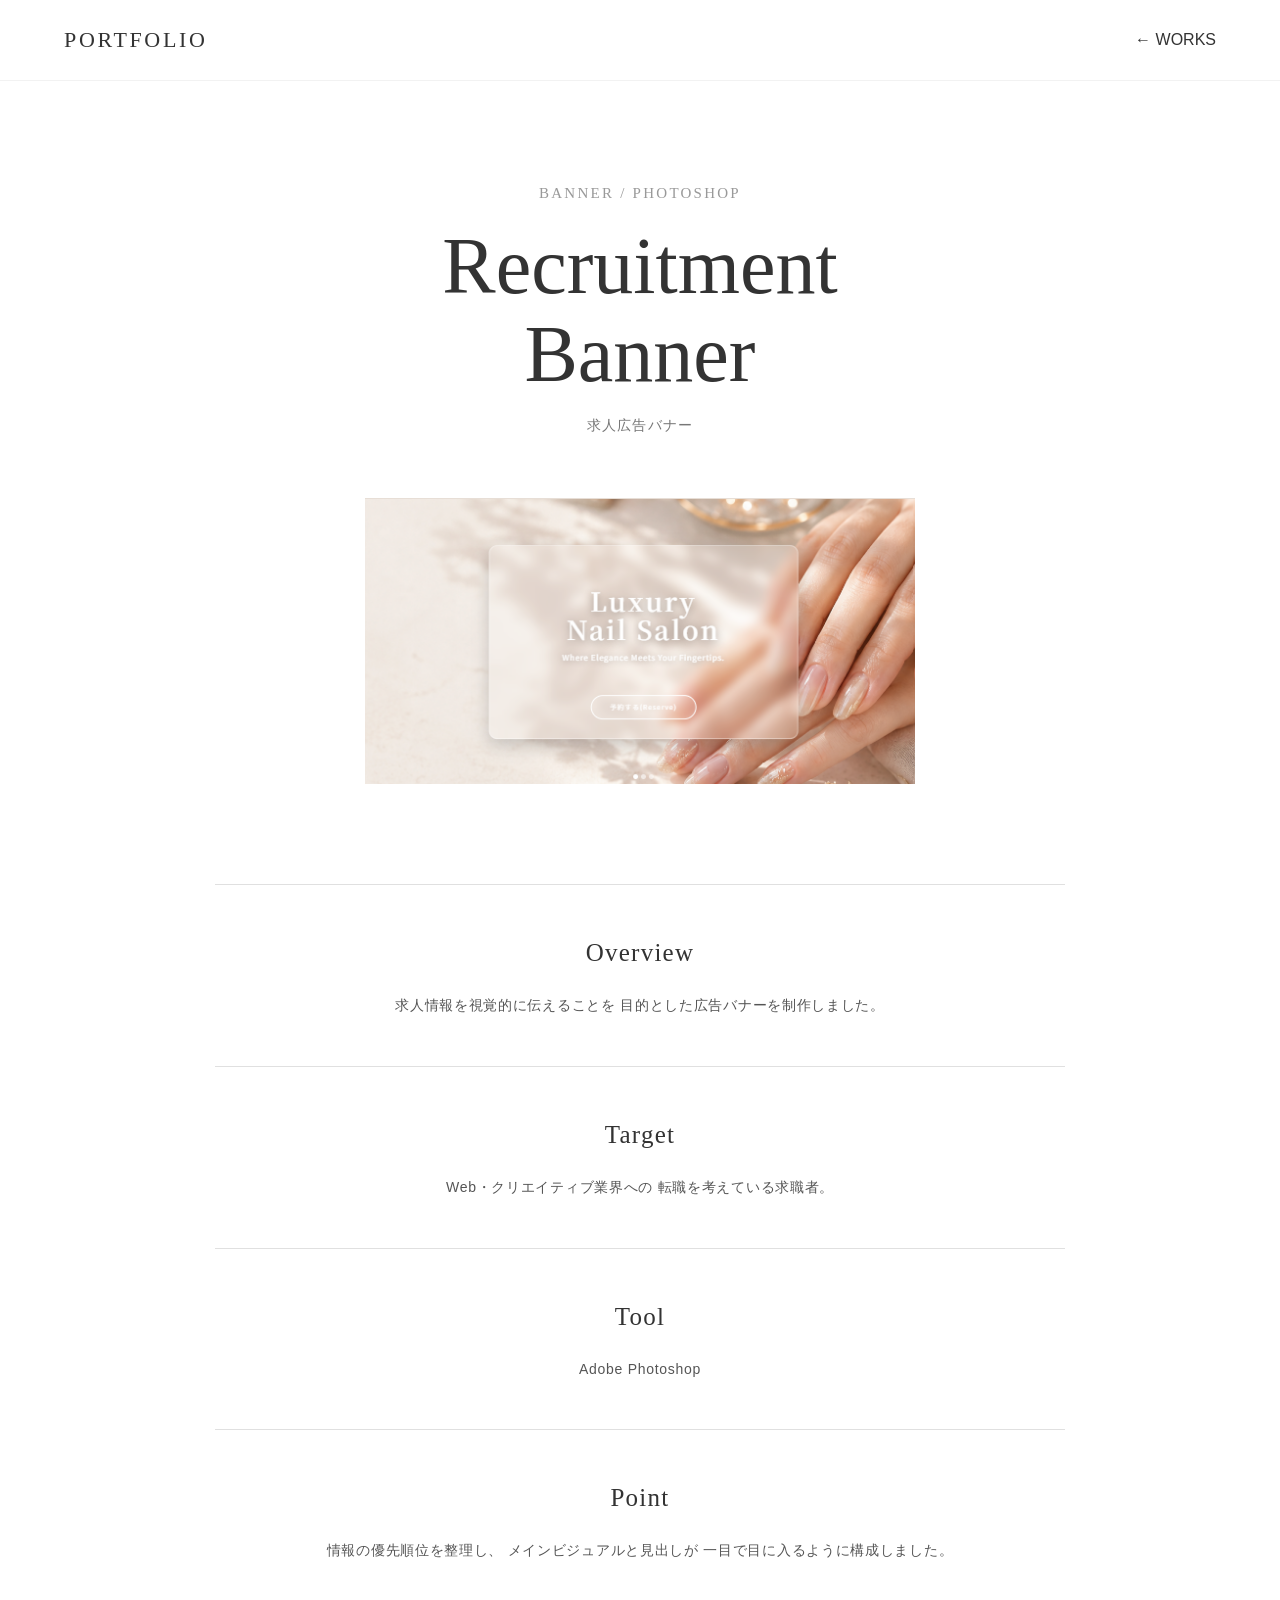
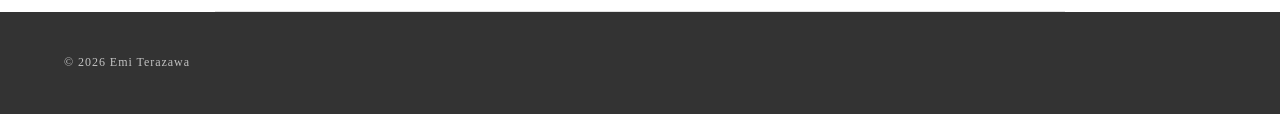
==== works/nail-banner.html @ 909092c9 "first commit" ====
<!DOCTYPE html>
<html lang="ja">

<head>

    <meta charset="UTF-8">

    <meta name="viewport"
        content="width=device-width, initial-scale=1.0">

    <title>Recruitment Banner | Portfolio</title>

    <link rel="stylesheet"
        href="../css/style.css">

    <link rel="stylesheet"
        href="../css/work-detail.css">

</head>


<body>


<header class="header">

    <div class="header-inner">

        <a href="../index.html"
            class="logo">

            PORTFOLIO

        </a>


        <a href="../index.html#works"
            class="back-link">

            ← WORKS

        </a>

    </div>

</header>



<main class="work-detail">


    <div class="work-detail-heading">

        <span>
            BANNER / PHOTOSHOP
        </span>

        <h1>
            Recruitment<br>
            Banner
        </h1>

        <p>
            求人広告バナー
        </p>

    </div>



    <div class="work-detail-main">

        <img
            src="../images/ネイルサロン画像.png"
            alt="求人広告バナー">

    </div>



    <div class="work-detail-info">


        <div>

            <h2>
                Overview
            </h2>

            <p>
                求人情報を視覚的に伝えることを
                目的とした広告バナーを制作しました。
            </p>

        </div>


        <div>

            <h2>
                Target
            </h2>

            <p>
                Web・クリエイティブ業界への
                転職を考えている求職者。
            </p>

        </div>


        <div>

            <h2>
                Tool
            </h2>

            <p>
                Adobe Photoshop
            </p>

        </div>


        <div>

            <h2>
                Point
            </h2>

            <p>
                情報の優先順位を整理し、
                メインビジュアルと見出しが
                一目で目に入るように構成しました。
            </p>

        </div>

    </div>


</main>



<footer class="footer">

    <div class="footer-inner">

        <p>
            © 2026 Emi Terazawa
        </p>

    </div>

</footer>


</body>

</html>
---- css/style.css ----
/* ==================================================
   Portfolio
   style.css
================================================== */


/* ==================================================
   Reset
================================================== */

* {
    box-sizing: border-box;
}

html {
    scroll-behavior: smooth;
}

body {
    margin: 0;

    font-family:
        "Noto Sans JP",
        sans-serif;

    font-weight: 300;
    line-height: 1.8;

    color: #333;
    background-color: #fff;
}

img {
    display: block;
    max-width: 100%;
    height: auto;
}

a {
    color: inherit;
    text-decoration: none;
}

button {
    font: inherit;
}


/* ==================================================
   Header
================================================== */

.header {
    position: fixed;

    top: 0;
    left: 0;

    z-index: 1000;

    width: 100%;

    background: rgba(255, 255, 255, 0.96);

    border-bottom:
        1px solid rgba(0, 0, 0, 0.05);
}

.header-inner {
    display: flex;

    align-items: center;
    justify-content: space-between;

    width: min(90%, 1200px);
    height: 80px;

    margin: 0 auto;
}

.logo {
    display: block;

    font-family:
        "Cormorant Garamond",
        serif;

    font-size: 22px;
    font-weight: 500;

    letter-spacing: 0.12em;
}


/* Navigation */

.nav {
    display: flex;

    align-items: center;

    gap: 40px;
}

.nav a {
    display: block;

    font-family:
        "Cormorant Garamond",
        serif;

    font-size: 15px;

    letter-spacing: 0.1em;

    transition:
        opacity 0.3s ease;
}

.nav a:hover {
    opacity: 0.5;
}


/* ==================================================
   Hero
================================================== */

.hero {
    position: relative;

    min-height: 100vh;

    padding-top: 80px;

    display: flex;

    align-items: center;
}

.hero-inner {
    width: min(90%, 1200px);

    margin: 0 auto;
}

.hero-label {
    margin: 0 0 20px;

    font-family:
        "Cormorant Garamond",
        serif;

    font-size: 18px;

    letter-spacing: 0.2em;

    color: #999;
}

.hero h1 {
    margin: 0;

    font-family:
        "Cormorant Garamond",
        serif;

    font-size: clamp(60px, 9vw, 130px);

    font-weight: 400;

    line-height: 0.95;

    letter-spacing: 0.02em;
}

.hero h1 span {
    color: #777;
}

.hero-description {
    margin: 35px 0;

    font-size: 15px;

    line-height: 2;

    letter-spacing: 0.08em;
}

.hero-decoration {
    position: absolute;

    right: 5%;
    bottom: 8%;

    font-family:
        "Cormorant Garamond",
        serif;

    font-size: 14px;

    letter-spacing: 0.15em;

    color: #aaa;
}


/* ==================================================
   Common Section
================================================== */

.section {
    padding: 120px 0;
}

.section-heading {
    width: min(90%, 1100px);

    margin: 0 auto 60px;
}

.section-number {
    display: block;

    margin-bottom: 5px;

    font-family:
        "Cormorant Garamond",
        serif;

    font-size: 15px;

    letter-spacing: 0.15em;

    color: #999;
}

.section-heading h2 {
    margin: 0;

    font-family:
        "Cormorant Garamond",
        serif;

    font-size: 40px;

    font-weight: 500;

    line-height: 1.2;

    letter-spacing: 0.05em;
}

.section-heading p {
    margin: 8px 0 0;

    font-size: 13px;

    letter-spacing: 0.08em;

    color: #888;
}


/* ==================================================
   About
================================================== */

.about {
    background-color: #f8f5f2;
}

.about-content {
    display: grid;

    grid-template-columns:
        0.8fr 1.2fr;

    gap: 80px;

    align-items: center;

    width: min(90%, 1100px);

    margin: 0 auto;
}

.about-image {
    overflow: hidden;
}

.about-image img {
    width: 100%;

    aspect-ratio: 4 / 5;

    object-fit: cover;
}

.about-text {
    max-width: 650px;
}

.about-label {
    margin: 0 0 10px;

    font-family:
        "Cormorant Garamond",
        serif;

    font-size: 14px;

    letter-spacing: 0.15em;

    color: #999;
}

.about-text h3 {
    margin: 0 0 25px;

    font-family:
        "Cormorant Garamond",
        serif;

    font-size: 32px;

    font-weight: 500;
}

.about-text p {
    margin: 0 0 20px;

    font-size: 14px;

    line-height: 2.2;

    letter-spacing: 0.06em;
}


/* ==================================================
   Works
================================================== */

.works {
    background-color: #fff;
}

.work-filter {
    display: flex;

    flex-wrap: wrap;

    gap: 10px;

    width: min(90%, 1100px);

    margin: 0 auto 50px;
}

.filter-button {
    padding: 10px 22px;

    border: 1px solid #333;

    background-color: transparent;

    font-size: 12px;

    letter-spacing: 0.08em;

    cursor: pointer;

    transition:
        background-color 0.3s ease,
        color 0.3s ease;
}

.filter-button:hover,
.filter-button.active {
    background-color: #333;

    color: #fff;
}


/* Works Grid */

.works-grid {
    display: grid;

    grid-template-columns:
        repeat(2, 1fr);

    gap: 60px 35px;

    width: min(90%, 1100px);

    margin: 0 auto;
}

.work-card {
    display: block;

    min-width: 0;

    transition:
        transform 0.3s ease;
}

.work-card:hover {
    transform: translateY(-5px);
}

.work-card.hide {
    display: none;
}


/* Work Image */

.work-image {
    overflow: hidden;

    width: 100%;

    margin-bottom: 20px;

    background-color: #f5f5f5;

    aspect-ratio: 16 / 10;
}

.work-image img {
    width: 100%;
    height: 100%;

    object-fit: center;

    transition:
        transform 0.5s ease;
}

.work-card:hover .work-image img {
    transform: scale(1.03);
}


/* Work Information */

.work-info span {
    display: block;

    margin-bottom: 8px;

    font-family:
        "Cormorant Garamond",
        serif;

    font-size: 14px;

    letter-spacing: 0.12em;

    color: #999;
}

.work-info h3 {
    margin: 0 0 5px;

    font-size: 20px;

    font-weight: 500;
}

.work-info p {
    margin: 0;

    font-size: 13px;

    color: #777;
}


/* ==================================================
   Video Thumbnail
================================================== */

.video-thumbnail {
    position: relative;

    display: flex;

    align-items: center;
    justify-content: center;

    width: 100%;

    aspect-ratio: 16 / 10;

    margin-bottom: 20px;

    background-color: #333;

    color: #fff;

    overflow: hidden;
}

.video-thumbnail > span {
    font-family:
        "Cormorant Garamond",
        serif;

    font-size: 35px;

    letter-spacing: 0.12em;
}

.play-button {
    position: absolute;

    top: 50%;
    left: 50%;

    transform: translate(-50%, -50%);

    display: flex;

    align-items: center;
    justify-content: center;

    width: 55px;
    height: 55px;

    border: 1px solid rgba(255, 255, 255, 0.7);

    border-radius: 50%;

    font-size: 18px;
}


/* ==================================================
   Video / SNS
================================================== */

.video-intro {
    padding: 120px 0;

    background-color: #f8f5f2;
}

.video-intro-inner {
    display: grid;

    grid-template-columns:
        1fr 1fr;

    gap: 80px;

    align-items: center;

    width: min(90%, 1100px);

    margin: 0 auto;
}

.video-intro-text {
    text-align: left;
}

.video-intro h2 {
    margin: 0 0 20px;

    font-family:
        "Cormorant Garamond",
        serif;

    font-size: 55px;

    font-weight: 400;

    line-height: 0.95;
}

.video-intro p {
    max-width: 550px;

    margin: 0 0 35px;

    font-size: 14px;

    line-height: 2;
}

.video-intro-visual {
    display: flex;

    align-items: center;
    justify-content: center;
}

.video-frame {
    display: flex;

    flex-direction: column;

    justify-content: center;

    width: 100%;

    min-height: 360px;

    padding: 50px;

    background-color: #333;

    color: #fff;
}

.video-frame span {
    margin-bottom: 20px;

    font-family:
        "Cormorant Garamond",
        serif;

    font-size: 14px;

    letter-spacing: 0.15em;
}

.video-frame strong {
    font-family:
        "Cormorant Garamond",
        serif;

    font-size: 60px;

    font-weight: 400;

    line-height: 0.9;
}

.video-frame small {
    margin-top: 30px;

    font-size: 10px;

    letter-spacing: 0.15em;
}


/* ==================================================
   Skills
================================================== */

.skills {
    background-color: #fff;
}

.skills-list {
    display: grid;

    grid-template-columns:
        repeat(3, 1fr);

    gap: 1px;

    width: min(90%, 1100px);

    margin: 0 auto;

    background-color: #ddd;

    border: 1px solid #ddd;
}

.skill {
    min-width: 0;

    padding: 35px 30px;

    background-color: #fff;
}

.skill > span {
    display: block;

    margin-bottom: 10px;

    font-family:
        "Cormorant Garamond",
        serif;

    font-size: 14px;

    letter-spacing: 0.12em;

    color: #999;
}

.skill h3 {
    margin: 0;

    font-size: 17px;

    font-weight: 500;
}

.skill p {
    margin: 10px 0 0;

    font-size: 13px;

    line-height: 1.8;

    color: #777;
}


/* ==================================================
   Contact
================================================== */

.contact {
    padding: 120px 0;

    background-color: #f8f5f2;

    text-align: center;
}

.contact-inner {
    width: min(90%, 900px);

    margin: 0 auto;
}

.contact h2 {
    margin: 0 0 20px;

    font-family:
        "Cormorant Garamond",
        serif;

    font-size: 50px;

    font-weight: 400;

    line-height: 0.95;
}

.contact p {
    margin: 0 0 35px;

    font-size: 14px;
}


/* ==================================================
   Button
================================================== */

.button {
    display: inline-flex;

    align-items: center;
    justify-content: center;

    min-width: 200px;
    min-height: 55px;

    padding: 15px 30px;

    border: 1px solid #333;

    background-color: #333;

    color: #fff;

    font-size: 12px;

    letter-spacing: 0.1em;

    transition:
        background-color 0.3s ease,
        color 0.3s ease;
}

.button:hover {
    background-color: transparent;

    color: #333;
}

.button-outline {
    background-color: transparent;

    color: #333;
}

.button-outline:hover {
    background-color: #333;

    color: #fff;
}

.button-light {
    border-color: #333;

    background-color: #333;

    color: #fff;
}

.button-light:hover {
    background-color: transparent;

    color: #333;
}


/* ==================================================
   Footer
================================================== */

.footer {
    padding: 40px 0;

    background-color: #333;

    color: #fff;
}

.footer-inner {
    display: flex;

    align-items: center;
    justify-content: space-between;

    width: min(90%, 1200px);

    margin: 0 auto;
}

.footer-inner p {
    margin: 0;

    font-family:
        "Cormorant Garamond",
        serif;

    font-size: 12px;

    letter-spacing: 0.08em;

    opacity: 0.7;
}

.footer-links {
    display: flex;

    gap: 30px;
}

.footer-links a {
    font-family:
        "Cormorant Garamond",
        serif;

    font-size: 13px;

    letter-spacing: 0.1em;

    transition:
        opacity 0.3s ease;
}

.footer-links a:hover {
    opacity: 0.5;
}


/* ==================================================
   Animation
================================================== */

.fade-up {
    opacity: 1;

    transform: translateY(0);
}


/* ==================================================
   Tablet
================================================== */

@media screen and (max-width: 899px) {

    /* Header */

    .header-inner {
        height: 70px;
    }


    /* Hero */

    .hero {
        padding-top: 70px;

        min-height: 80vh;
    }


    /* About */

    .about-content {
        grid-template-columns: 1fr;

        gap: 50px;
    }

    .about-image {
        max-width: 600px;

        margin: 0 auto;
    }


    /* Works */

    .works-grid {
        gap: 45px 25px;
    }


    /* Video */

    .video-intro-inner {
        grid-template-columns: 1fr;

        gap: 50px;
    }

    .video-intro-text {
        text-align: center;
    }

    .video-intro p {
        margin-right: auto;
        margin-left: auto;
    }

    .video-frame {
        max-width: 650px;

        margin: 0 auto;
    }


    /* Skills */

    .skills-list {
        grid-template-columns:
            repeat(2, 1fr);
    }


    /* Footer */

    .footer-inner {
        flex-direction: column;

        gap: 20px;

        text-align: center;
    }

}


/* ==================================================
   Mobile
================================================== */

@media screen and (max-width: 767px) {

    /* Header */

    .header-inner {
        width: 88%;
    }


    /* Hero */

    .hero-inner {
        width: 88%;
    }

    .hero h1 {
        font-size: 58px;
    }

    .hero-description {
        font-size: 13px;
    }


    /* Section */

    .section {
        padding: 80px 0;
    }

    .section-heading {
        width: 88%;

        margin-bottom: 40px;
    }

    .section-heading h2 {
        font-size: 32px;
    }


    /* About */

    .about-content {
        width: 88%;
    }

    .about-text h3 {
        font-size: 27px;
    }


    /* Works */

    .work-filter {
        width: 88%;

        gap: 8px;
    }

    .filter-button {
        padding: 8px 15px;

        font-size: 11px;
    }

    .works-grid {
        grid-template-columns: 1fr;

        width: 88%;

        gap: 50px;
    }


    /* Video */

    .video-intro {
        padding: 80px 0;
    }

    .video-intro-inner {
        width: 88%;
    }

    .video-intro h2 {
        font-size: 36px;
    }

    .video-frame {
        min-height: 280px;

        padding: 35px;
    }

    .video-frame strong {
        font-size: 45px;
    }


    /* Skills */

    .skills-list {
        grid-template-columns: 1fr;

        width: 88%;
    }


    /* Contact */

    .contact {
        padding: 80px 0;
    }

    .contact h2 {
        font-size: 40px;
    }


    /* Footer */

    .footer {
        padding: 35px 0;
    }

    .footer-inner {
        width: 88%;
    }

    .footer-links {
        gap: 20px;
    }

}

.flyer-image {
    aspect-ratio: 4 / 5;
}

.flyer-image img {
    width: 100%;
    height: 100%;
    object-fit: contain;
}
---- css/work-detail.css ----
/*==================================================
   Work Detail
   Common
================================================== */


/* ==================================================
   Common Header
================================================== */

.work-detail .header {
    position: fixed;
    top: 0;
    left: 0;
    z-index: 1000;

    width: 100%;

    background: rgba(255, 255, 255, 0.96);

    border-bottom: 1px solid rgba(0, 0, 0, 0.05);
}

.work-detail .header-inner {
    display: flex;
    align-items: center;
    justify-content: space-between;

    width: min(90%, 1200px);
    height: 80px;

    margin: 0 auto;
}

.work-detail .logo {
    margin: 0;

    font-family:
        "Cormorant Garamond",
        serif;

    font-size: 22px;
    font-weight: 500;

    letter-spacing: 0.12em;
}

.work-detail .logo a {
    color: #333;
    text-decoration: none;
}

.work-detail .nav-list {
    display: flex;

    align-items: center;

    gap: 40px;

    margin: 0;
    padding: 0;

    list-style: none;
}

.work-detail .nav-list li {
    margin: 0;
    padding: 0;

    list-style: none;
}

.work-detail .nav-list a {
    font-family:
        "Cormorant Garamond",
        serif;

    font-size: 15px;

    letter-spacing: 0.1em;
}

.work-detail .hamburger {
    display: none;
}


/* ==================================================
   Detail Header
================================================== */

.work-detail-header {
    padding-top: 160px;
    padding-bottom: 80px;

    text-align: center;

    background: #f8f5f2;
}

.work-detail-header-inner {
    width: min(90%, 1100px);
    margin: 0 auto;
}

.work-detail-category {
    margin: 0 0 15px;

    font-family:
        "Cormorant Garamond",
        serif;

    font-size: 17px;

    letter-spacing: 0.15em;

    color: #c8a96a;
}

.work-detail-title {
    margin: 0 0 15px;

    font-family:
        "Cormorant Garamond",
        serif;

    font-size: clamp(45px, 7vw, 80px);

    font-weight: 500;

    line-height: 1.1;

    color: #4e403b;
}

.work-detail-subtitle {
    margin: 0;

    font-size: 13px;

    letter-spacing: 0.1em;

    color: #777;
}


/* ==================================================
   Main Visual
================================================== */

.mainVisual {
    padding: 80px 0 100px;

    background: #fff;
}

.mainVisual img {
    display: block;

    width: 100%;
    max-width: 850px;

    height: auto;

    margin: 0 auto;

    object-fit: contain;
}


/* ==================================================
   Work Information
================================================== */

.work-info {
    width: min(90%, 850px);

    margin: 0 auto;
}

.work-info-item {
    padding: 55px 0;

    border-top:
        1px solid rgba(78, 64, 59, 0.15);
}

.work-info-item:last-child {
    border-bottom:
        1px solid rgba(78, 64, 59, 0.15);
}

.work-info-item h3 {
    margin: 0 0 20px;

    font-family:
        "Cormorant Garamond",
        serif;

    font-size: 25px;

    font-weight: 500;

    letter-spacing: 0.05em;

    color: #4e403b;
}

.work-info-item p {
    margin: 0;

    font-size: 14px;

    line-height: 2.2;

    letter-spacing: 0.05em;

    color: #555;
}


/* ==================================================
   Back to Works
================================================== */

.work-detail-back {
    padding: 80px 20px;

    text-align: center;

    background: #f8f5f2;
}

.work-detail-back a {
    display: inline-block;

    font-family:
        "Cormorant Garamond",
        serif;

    font-size: 18px;

    letter-spacing: 0.1em;

    color: #4e403b;
}


/* ==================================================
   Footer
================================================== */

.work-detail .footer {
    margin-top: 0;
}


/* ==================================================
   Lumière Nail
   Dedicated Design
================================================== */

.lumiere-detail .lumiere-work-hero {
    padding: 180px 20px 100px;

    background: #f8f5f2;

    text-align: center;
}

.lumiere-detail .lumiere-work-hero-inner {
    width: min(90%, 1100px);
    margin: 0 auto;
}

.lumiere-detail .lumiere-work-label {
    margin: 0 0 20px;

    font-family:
        "Cormorant Garamond",
        serif;

    font-size: 18px;

    letter-spacing: 0.18em;

    color: #c8a96a;
}

.lumiere-detail .lumiere-work-hero h2 {
    margin: 0 0 15px;

    font-family:
        "Cormorant Garamond",
        serif;

    font-size: clamp(48px, 7vw, 88px);

    font-weight: 500;

    line-height: 1.1;

    color: #4e403b;
}

.lumiere-detail .lumiere-work-subtitle {
    margin: 0;

    font-size: 14px;

    letter-spacing: 0.16em;

    color: #4e403b;
}


/* Lumière Common */

.lumiere-detail .lumiere-work-inner {
    width: min(90%, 1100px);

    margin: 0 auto;
}


/* Lumière Main Visual */

.lumiere-detail .lumiere-work-visual {
    padding: 80px 0 120px;

    background: #fff;
}

.lumiere-detail .lumiere-work-visual img {
    display: block;

    width: 100%;
    max-width: 1100px;

    height: auto;

    margin: 0 auto;

    box-shadow:
        0 20px 50px rgba(78, 64, 59, 0.12);
}


/* Lumière Sections */

.lumiere-detail .lumiere-work-section {
    padding: 120px 0;

    background: #fff;
}

.lumiere-detail .lumiere-work-section-bg {
    background: #f8f5f2;
}


/* Lumière Heading */

.lumiere-detail .lumiere-section-heading {
    margin-bottom: 55px;
}

.lumiere-detail .lumiere-section-heading span {
    display: block;

    margin-bottom: 10px;

    font-family:
        "Cormorant Garamond",
        serif;

    font-size: 18px;

    letter-spacing: 0.15em;

    color: #c8a96a;
}

.lumiere-detail .lumiere-section-heading h3 {
    margin: 0;

    font-size: 30px;

    font-weight: 500;

    color: #4e403b;
}


/* Lumière Text */

.lumiere-detail .lumiere-work-text {
    max-width: 780px;
}

.lumiere-detail .lumiere-work-text p {
    margin: 0 0 25px;

    font-size: 15px;

    line-height: 2.2;

    letter-spacing: 0.08em;

    color: #4e403b;
}


/* Lumière Colors */

.lumiere-detail .lumiere-color-list {
    display: grid;

    grid-template-columns:
        repeat(3, 1fr);

    gap: 25px;

    margin-bottom: 60px;
}

.lumiere-detail .lumiere-color-item {
    display: flex;
    align-items: center;

    gap: 18px;

    padding: 25px;

    background: #fff;

    border: 1px solid rgba(78, 64, 59, 0.08);
}

.lumiere-detail .lumiere-color {
    flex-shrink: 0;

    width: 60px;
    height: 60px;

    border-radius: 50%;
}

.lumiere-detail .lumiere-color-bg {
    background: #f8f5f2;

    border: 1px solid #ddd;
}

.lumiere-detail .lumiere-color-main {
    background: #4e403b;
}

.lumiere-detail .lumiere-color-accent {
    background: #c8a96a;
}

.lumiere-detail .lumiere-color-item h4 {
    margin: 0 0 5px;

    font-size: 13px;

    font-weight: 500;
}

.lumiere-detail .lumiere-color-item p {
    margin: 0;

    font-family:
        "Cormorant Garamond",
        serif;

    font-size: 17px;
}


/* Lumière Fonts */

.lumiere-detail .lumiere-font-box {
    padding-top: 45px;

    border-top:
        1px solid rgba(78, 64, 59, 0.15);
}

.lumiere-detail .lumiere-font-box h4 {
    margin: 0 0 20px;

    font-size: 14px;
}

.lumiere-detail .lumiere-font-en {
    margin: 0 0 8px;

    font-family:
        "Cormorant Garamond",
        serif;

    font-size: 28px;
}

.lumiere-detail .lumiere-font-jp {
    margin: 0;

    font-size: 18px;
}


/* Lumière Pages */

.lumiere-detail .lumiere-page-list {
    display: grid;

    grid-template-columns:
        repeat(2, 1fr);

    border-top:
        1px solid rgba(78, 64, 59, 0.15);
}

.lumiere-detail .lumiere-page-item {
    display: flex;

    gap: 25px;

    padding: 30px 20px;

    border-bottom:
        1px solid rgba(78, 64, 59, 0.15);
}

.lumiere-detail .lumiere-page-item:nth-child(odd) {
    border-right:
        1px solid rgba(78, 64, 59, 0.15);
}

.lumiere-detail .lumiere-page-item > span {
    flex-shrink: 0;

    font-family:
        "Cormorant Garamond",
        serif;

    font-size: 18px;

    color: #c8a96a;
}

.lumiere-detail .lumiere-page-item h4 {
    margin: 0 0 8px;

    font-family:
        "Cormorant Garamond",
        serif;

    font-size: 25px;

    font-weight: 500;
}

.lumiere-detail .lumiere-page-item p {
    margin: 0;

    font-size: 13px;

    line-height: 1.8;
}


/* Lumière Tools */

.lumiere-detail .lumiere-tool-list {
    display: flex;

    flex-wrap: wrap;

    gap: 15px;

    margin: 0;
    padding: 0;

    list-style: none;
}

.lumiere-detail .lumiere-tool-list li {
    padding: 12px 25px;

    border: 1px solid #4e403b;

    font-size: 13px;

    letter-spacing: 0.08em;
}


/* Lumière Button */

.lumiere-detail .lumiere-work-link {
    padding: 120px 20px;

    background: #4e403b;

    text-align: center;
}

.lumiere-detail .lumiere-work-link p {
    margin: 0 0 30px;

    font-family:
        "Cormorant Garamond",
        serif;

    font-size: 22px;

    color: #fff;
}

.lumiere-detail .lumiere-button {
    display: inline-flex;

    align-items: center;
    justify-content: center;

    min-width: 220px;
    min-height: 60px;

    padding: 15px 35px;

    border: 1px solid #c8a96a;

    color: #fff;

    letter-spacing: 0.12em;
}


/* ==================================================
   Tablet
================================================== */

@media screen and (max-width: 899px) {

    .work-detail .nav {
        display: none;
    }

    .work-detail .hamburger {
        display: block;
    }

    .mainVisual {
        padding: 60px 0 80px;
    }

    .mainVisual img {
        max-width: 90%;
    }

    .work-info {
        width: 88%;
    }

    .lumiere-detail .lumiere-color-list {
        grid-template-columns:
            repeat(2, 1fr);
    }
}


/* ==================================================
   Mobile
================================================== */

@media screen and (max-width: 767px) {

    .work-detail .header-inner {
        width: 88%;
        height: 70px;
    }

    .work-detail-header {
        padding-top: 130px;
        padding-bottom: 60px;
    }

    .work-detail-title {
        font-size: 48px;
    }

    .mainVisual {
        padding: 40px 0 60px;
    }

    .mainVisual img {
        max-width: 88%;
    }

    .work-info {
        width: 88%;
    }

    .work-info-item {
        padding: 40px 0;
    }

    .work-info-item h3 {
        font-size: 22px;
    }

    .work-info-item p {
        font-size: 13px;
    }


    /* Lumière */

    .lumiere-detail .lumiere-work-hero {
        padding: 120px 20px 60px;
    }

    .lumiere-detail .lumiere-work-hero h2 {
        font-size: 48px;
    }

    .lumiere-detail .lumiere-work-visual {
        padding: 40px 0 60px;
    }

    .lumiere-detail .lumiere-work-section {
        padding: 70px 0;
    }

    .lumiere-detail .lumiere-work-inner {
        width: 88%;
    }

    .lumiere-detail .lumiere-color-list {
        grid-template-columns: 1fr;
    }

    .lumiere-detail .lumiere-page-list {
        grid-template-columns: 1fr;
    }

    .lumiere-detail .lumiere-page-item:nth-child(odd) {
        border-right: none;
    }

}

/* ==================================================
   Work Detail - Current HTML
================================================== */

.work-detail {
    padding-top: 80px;
}

/* タイトル */
.work-detail-heading {
    width: min(90%, 850px);

    margin: 0 auto;
    padding: 100px 0 60px;

    text-align: center;
}

.work-detail-heading span {
    display: block;

    margin-bottom: 15px;

    font-family:
        "Cormorant Garamond",
        serif;

    font-size: 15px;

    letter-spacing: 0.15em;

    color: #999;
}

.work-detail-heading h1 {
    margin: 0 0 15px;

    font-family:
        "Cormorant Garamond",
        serif;

    font-size: clamp(45px, 7vw, 80px);

    font-weight: 500;

    line-height: 1.1;

    text-align: center;
}

.work-detail-heading p {
    margin: 0;

    font-size: 14px;

    letter-spacing: 0.08em;

    text-align: center;

    color: #777;
}


/* メイン画像 */
.work-detail-main {
    display: flex;

    justify-content: center;

    width: min(90%, 1000px);

    margin: 0 auto 100px;
}

.work-detail-main img {
    display: block;

    width: 100%;
    max-width: 550px;

    height: auto;

    margin: 0 auto;
}


/* Overview / Target / Tool / Point */
.work-detail-info {
    width: min(90%, 850px);

    margin: 0 auto;
}

.work-detail-info > div {
    padding: 45px 0;

    text-align: center;

    border-top:
        1px solid rgba(0, 0, 0, 0.12);
}

.work-detail-info > div:last-child {
    border-bottom:
        1px solid rgba(0, 0, 0, 0.12);
}

.work-detail-info h2 {
    margin: 0 0 15px;

    font-family:
        "Cormorant Garamond",
        serif;

    font-size: 25px;

    font-weight: 500;

    letter-spacing: 0.05em;
}

.work-detail-info p {
    max-width: 650px;

    margin: 0 auto;

    font-size: 14px;

    line-height: 2.2;

    letter-spacing: 0.05em;

    color: #555;
}

/*==================================================
   Lumière Detail - Center Alignment
================================================== */

/* セクション全体 */
.lumiere-detail .lumiere-work-inner {
    text-align: center;
}


/* セクション見出し */
.lumiere-detail .lumiere-section-heading {
    text-align: center;
}


/* 説明文 */
.lumiere-detail .lumiere-work-text {
    max-width: 780px;
    margin: 0 auto;
}

.lumiere-detail .lumiere-work-text p {
    text-align: center;
}


/* カラーパレット */
.lumiere-detail .lumiere-color-list {
    justify-items: center;
}

.lumiere-detail .lumiere-color-item {
    justify-content: center;
    text-align: center;
}


/* Typography */
.lumiere-detail .lumiere-font-box {
    text-align: center;
}

.lumiere-detail .lumiere-font-en,
.lumiere-detail .lumiere-font-jp {
    text-align: center;
}


/* 制作ページ */
.lumiere-detail .lumiere-page-list {
    text-align: center;
}

.lumiere-detail .lumiere-page-item {
    justify-content: center;
    text-align: center;
}

.lumiere-detail .lumiere-page-item > span {
    display: block;
}


/* 使用技術 */
.lumiere-detail .lumiere-tool-list {
    justify-content: center;
}


/* 実際に制作したWebサイト */
.lumiere-detail .lumiere-work-link {
    text-align: center;
}

/*==================================================
   Mobile Navigation
================================================== */

.mobile-nav {
    display: none;
}

/*==================================================
    Lumière Header
 ================================================== */

.lumiere-detail .header {
    position: fixed;
    top: 0;
    left: 0;
    z-index: 1000;
    width: 100%;
    background: rgba(255, 255, 255, 0.96);
    border-bottom: 1px solid rgba(0, 0, 0, 0.05);
}

.lumiere-detail .header-inner {
    display: flex;
    align-items: center;
    justify-content: space-between;
    width: min(90%, 1200px);
    height: 80px;
    margin: 0 auto;
}

.lumiere-detail .logo {
    margin: 0;
}

.lumiere-detail .nav {
    display: block;
    margin-left: auto;
}

.lumiere-detail .nav-list {
    display: flex;
    align-items: center;
    gap: 40px;
    margin: 0;
    padding: 0;
    list-style: none;
}

.lumiere-detail .nav-list li {
    margin: 0;
    padding: 0;
    list-style: none;
}

.lumiere-detail .nav-list a {
    font-family: "Cormorant Garamond", serif;
    font-size: 15px;
    letter-spacing: 0.1em;
    color: #333;
    text-decoration: none;
}

.lumiere-detail .hamburger {
    display: none;
}

.mobile-nav {
    display: none;
}

/* ==================================================
   Video Detail
================================================== */
/* 動画メイン */
.video-main {
    width: min(90%, 1000px);
    margin: 0 auto 100px;
}
.video-main video {
    display: block;
    width: 100%;
    max-width: 900px;
    height: auto;
    margin: 0 auto;
    background: #000;
    box-shadow:
        0 20px 50px rgba(0, 0, 0, 0.08);
}
/* TikTok Section */
.video-tiktok {
    margin-top: 100px;
    padding: 100px 20px;
    text-align: center;
    background: #f8f5f2;
}
.video-tiktok > span {
    display: block;
    margin-bottom: 15px;
    font-family:
        "Cormorant Garamond",
        serif;
    font-size: 15px;
    letter-spacing: 0.18em;
    color: #c8a96a;
}
.video-tiktok h2 {
    margin: 0 0 20px;
    font-family:
        "Cormorant Garamond",
        serif;
    font-size: 40px;
    font-weight: 500;
    color: #4e403b;
}
.video-tiktok p {
    margin: 0 auto 35px;
    max-width: 600px;
    font-size: 14px;
    line-height: 2;
    letter-spacing: 0.05em;
    color: #555;
}
.video-tiktok a {
    display: inline-flex;
    align-items: center;
    justify-content: center;
    gap: 15px;
    min-width: 220px;
    padding: 17px 30px;
    border: 1px solid #4e403b;
    font-family:
        "Cormorant Garamond",
        serif;
    font-size: 16px;
    letter-spacing: 0.12em;
    color: #4e403b;
    text-decoration: none;
    transition:
        background-color 0.3s ease,
        color 0.3s ease;
}
.video-tiktok a span {
    font-size: 18px;
}
.video-tiktok a:hover {
    background: #4e403b;
    color: #fff;
}
/* ==================================================
   Video Mobile
================================================== */
@media screen and (max-width: 767px) {
    .video-main {
        width: 88%;
        margin-bottom: 60px;
    }
    .video-main video {
        width: 100%;
    }
    .video-tiktok {
        margin-top: 60px;
        padding: 70px 20px;
    }
    .video-tiktok h2 {
        font-size: 34px;
    }
    .video-tiktok p {
        font-size: 13px;
    }
    .video-tiktok a {
        min-width: 200px;
        padding: 15px 25px;
    }
}
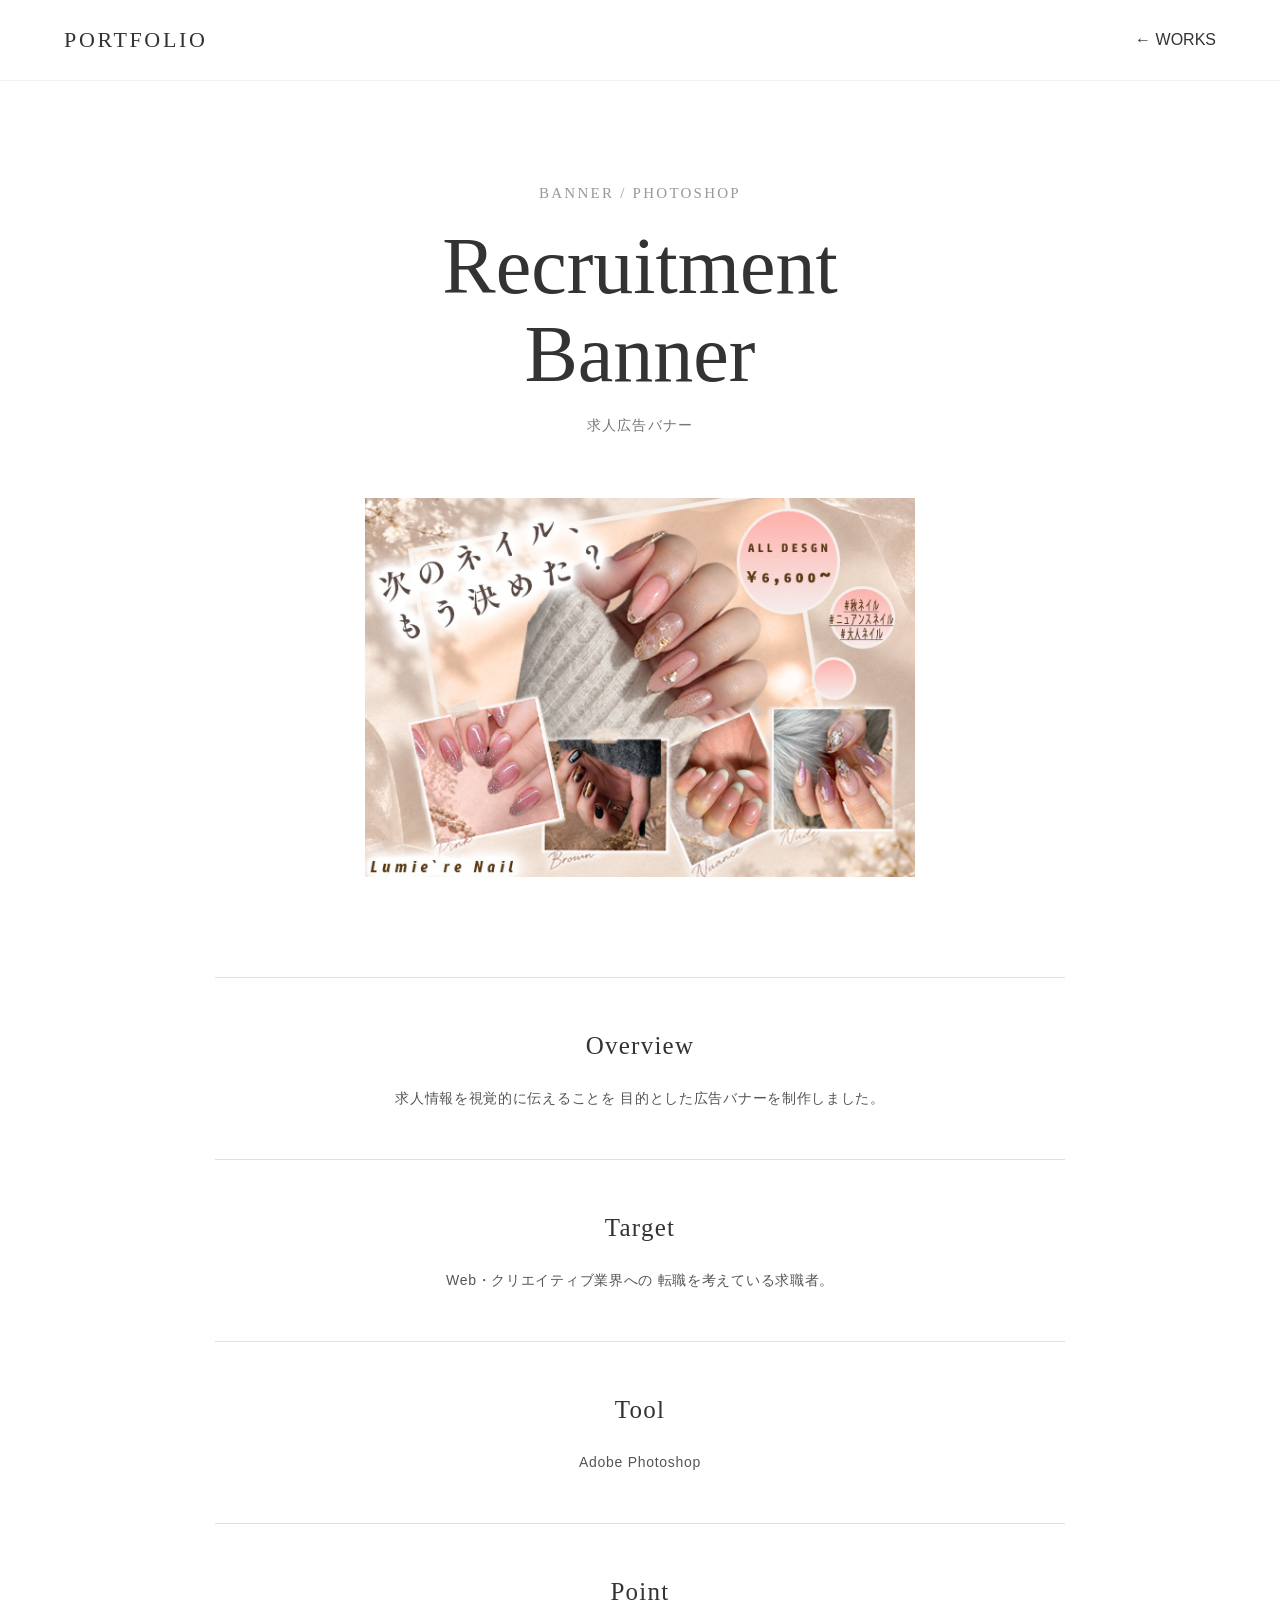
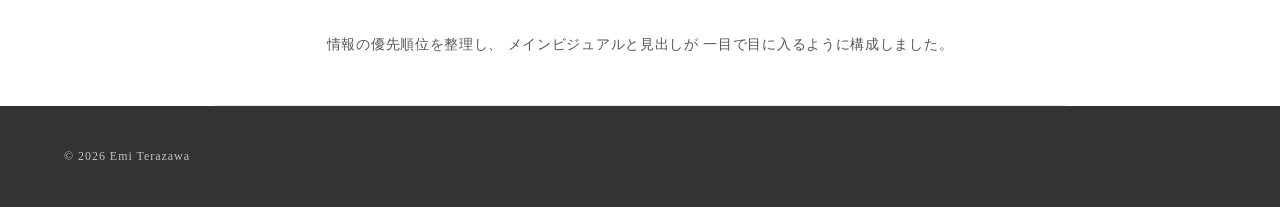
==== commit 7c80dcbb: "Update nail-banner.html" ====
--- a/works/nail-banner.html
+++ b/works/nail-banner.html
@@ -72,7 +72,7 @@
     <div class="work-detail-main">
 
         <img
-            src="../images/ネイルサロン画像.png"
+            src="../images/ネイルサロン 1.jpg"
             alt="求人広告バナー">
 
     </div>
@@ -159,4 +159,4 @@
 
 </body>
 
-</html>+</html>
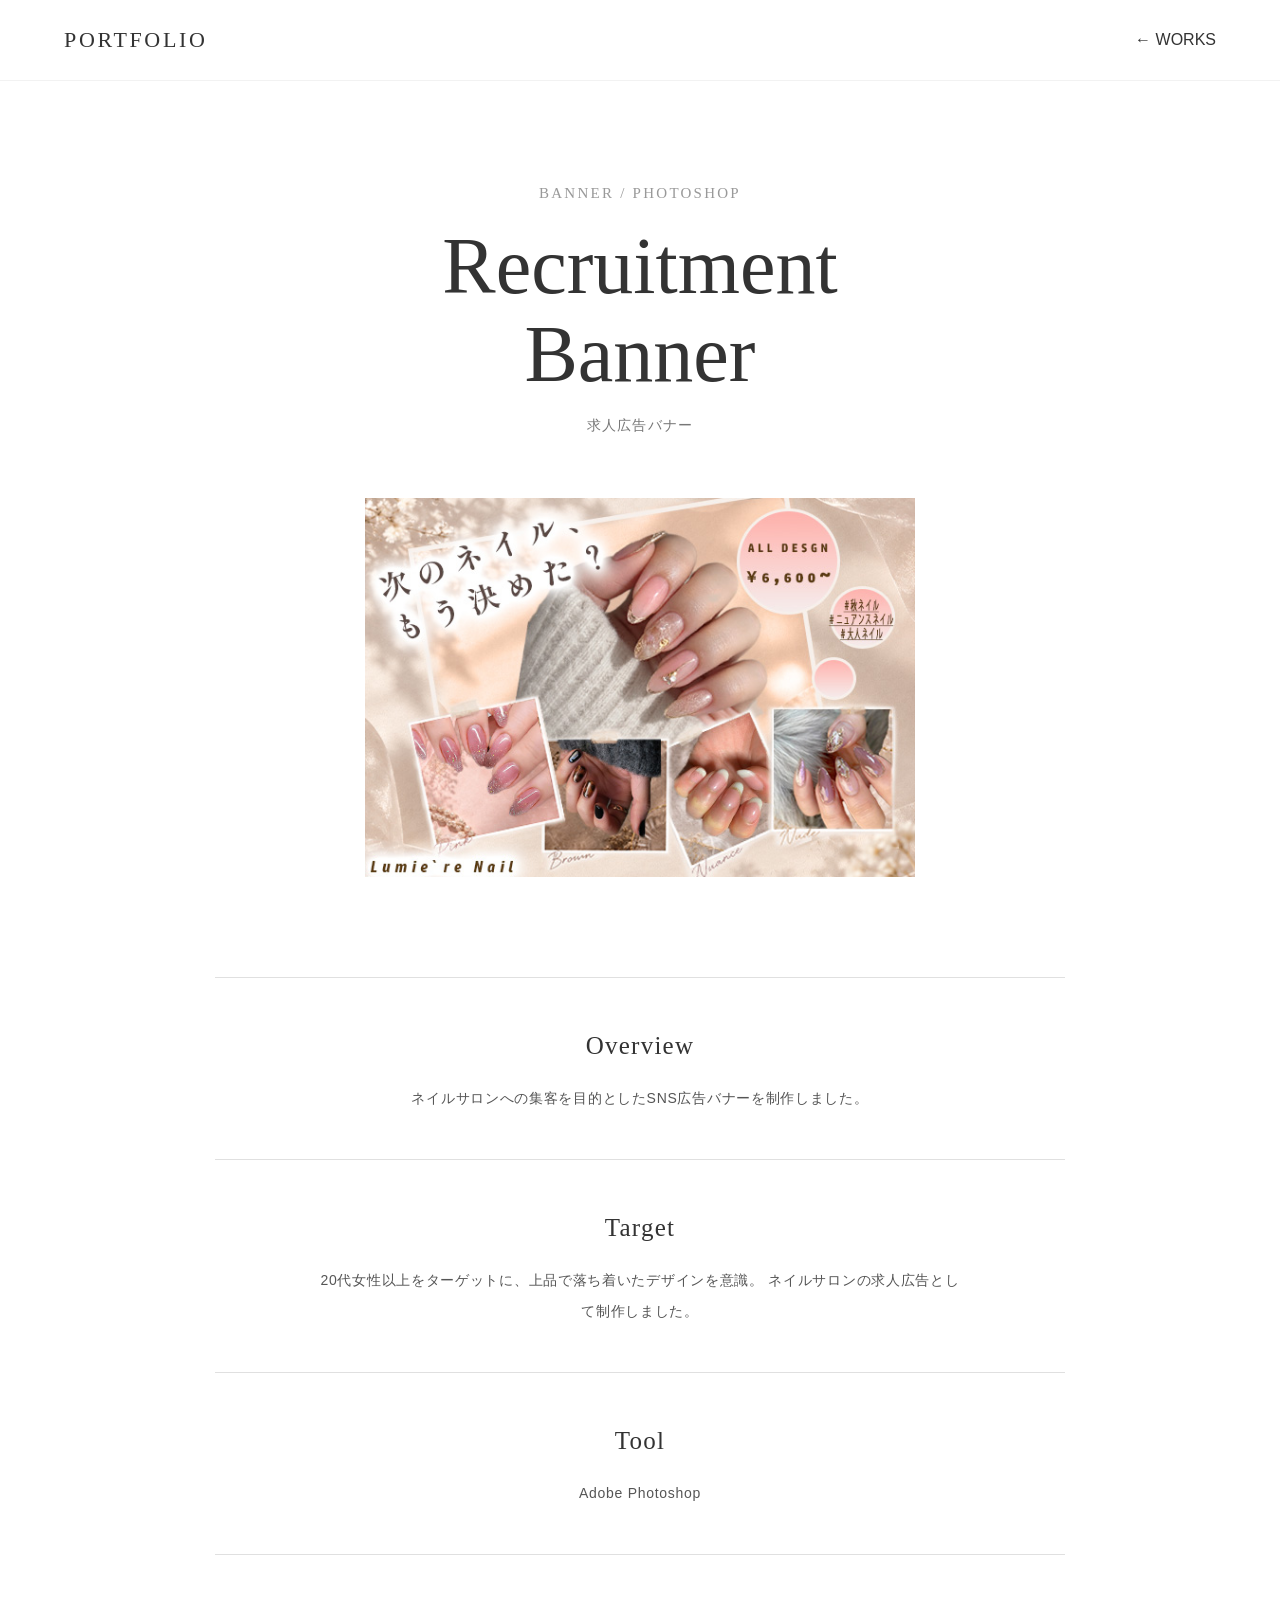
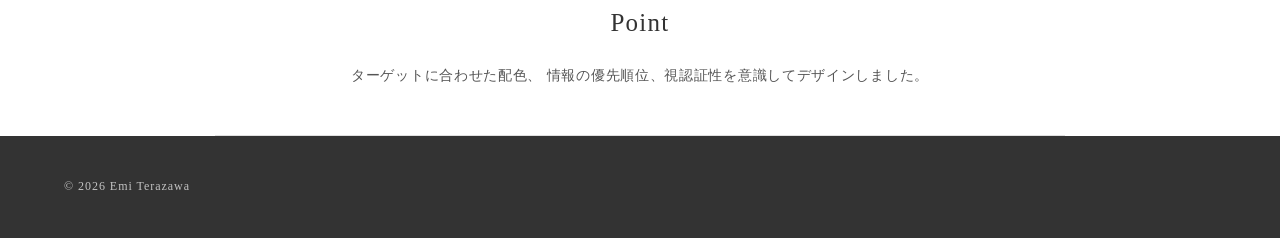
==== commit f4610772: "Update nail-banner.html" ====
--- a/works/nail-banner.html
+++ b/works/nail-banner.html
@@ -89,8 +89,7 @@
             </h2>
 
             <p>
-                求人情報を視覚的に伝えることを
-                目的とした広告バナーを制作しました。
+                ネイルサロンへの集客を目的としたSNS広告バナーを制作しました。<br>
             </p>
 
         </div>
@@ -103,8 +102,8 @@
             </h2>
 
             <p>
-                Web・クリエイティブ業界への
-                転職を考えている求職者。
+                20代女性以上をターゲットに、上品で落ち着いたデザインを意識。
+                ネイルサロンの求人広告として制作しました。
             </p>
 
         </div>
@@ -130,9 +129,8 @@
             </h2>
 
             <p>
-                情報の優先順位を整理し、
-                メインビジュアルと見出しが
-                一目で目に入るように構成しました。
+                ターゲットに合わせた配色、
+                情報の優先順位、視認証性を意識してデザインしました。
             </p>
 
         </div>
